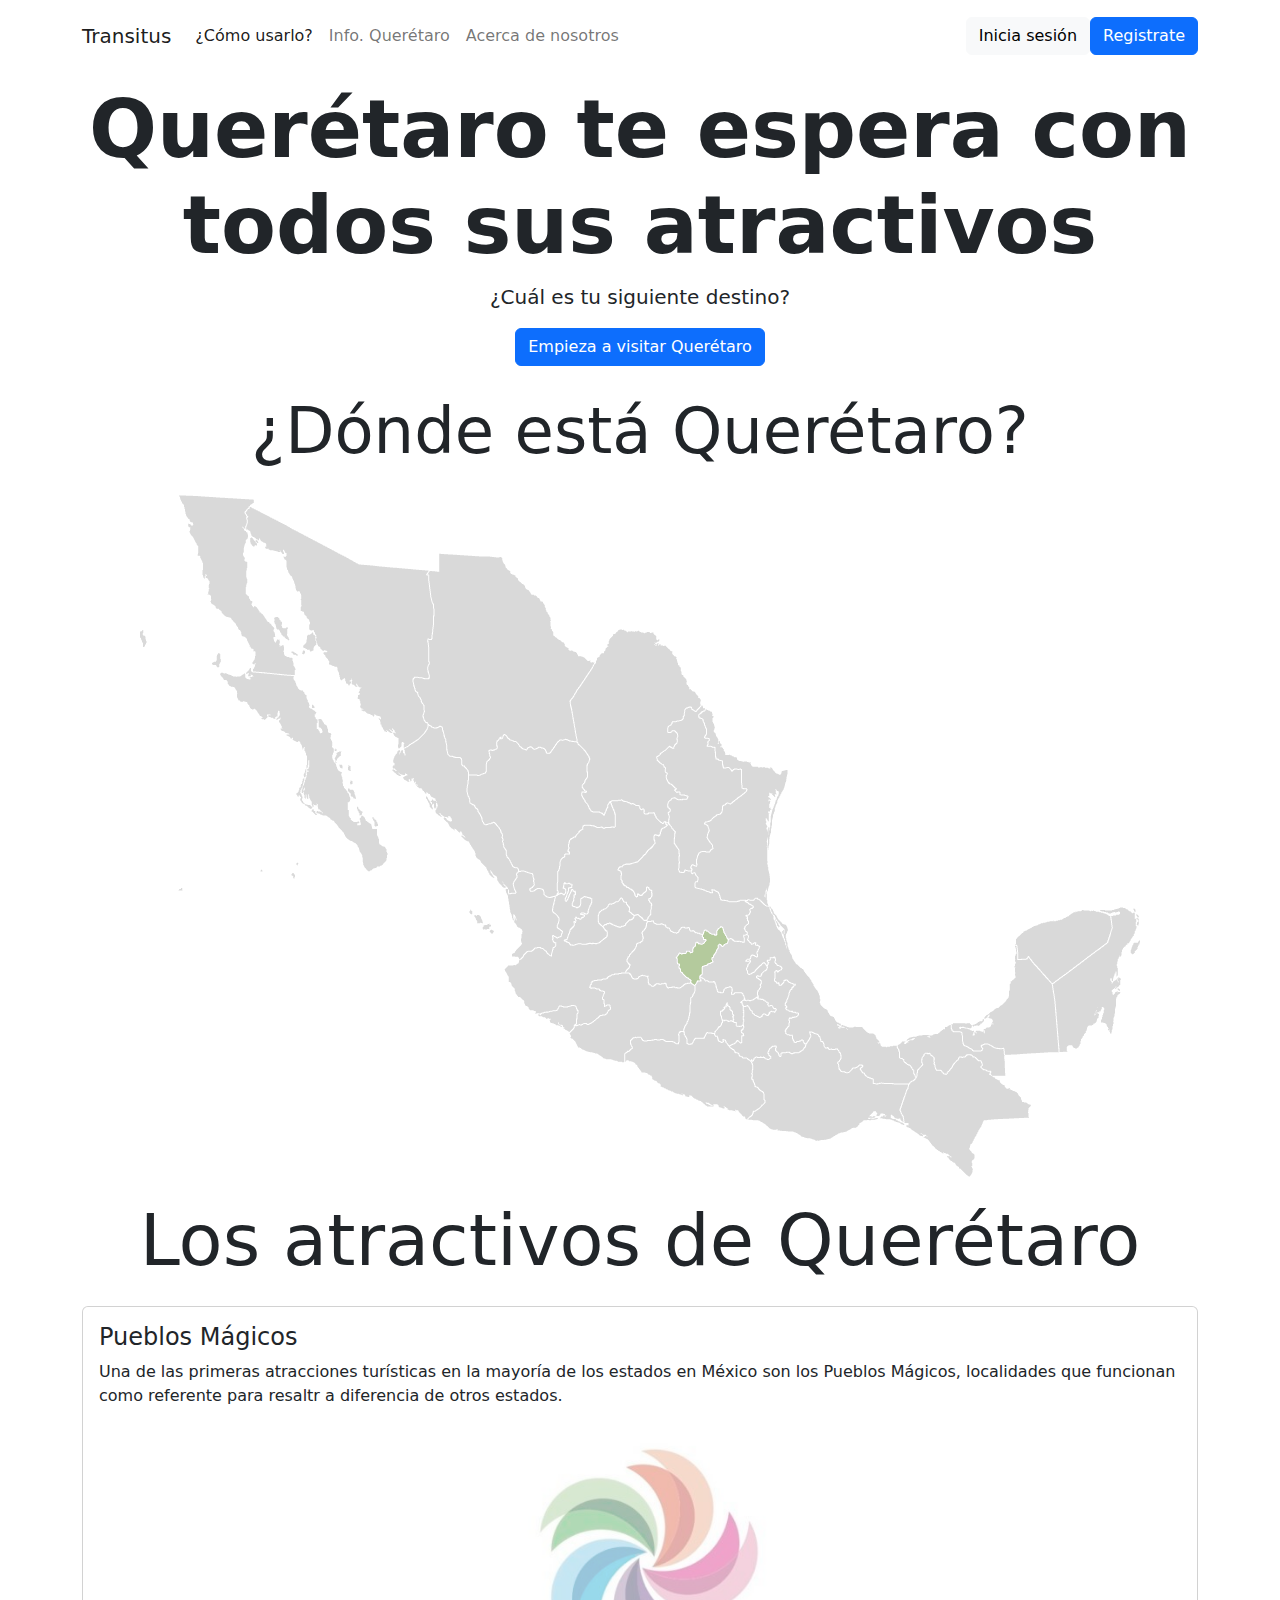
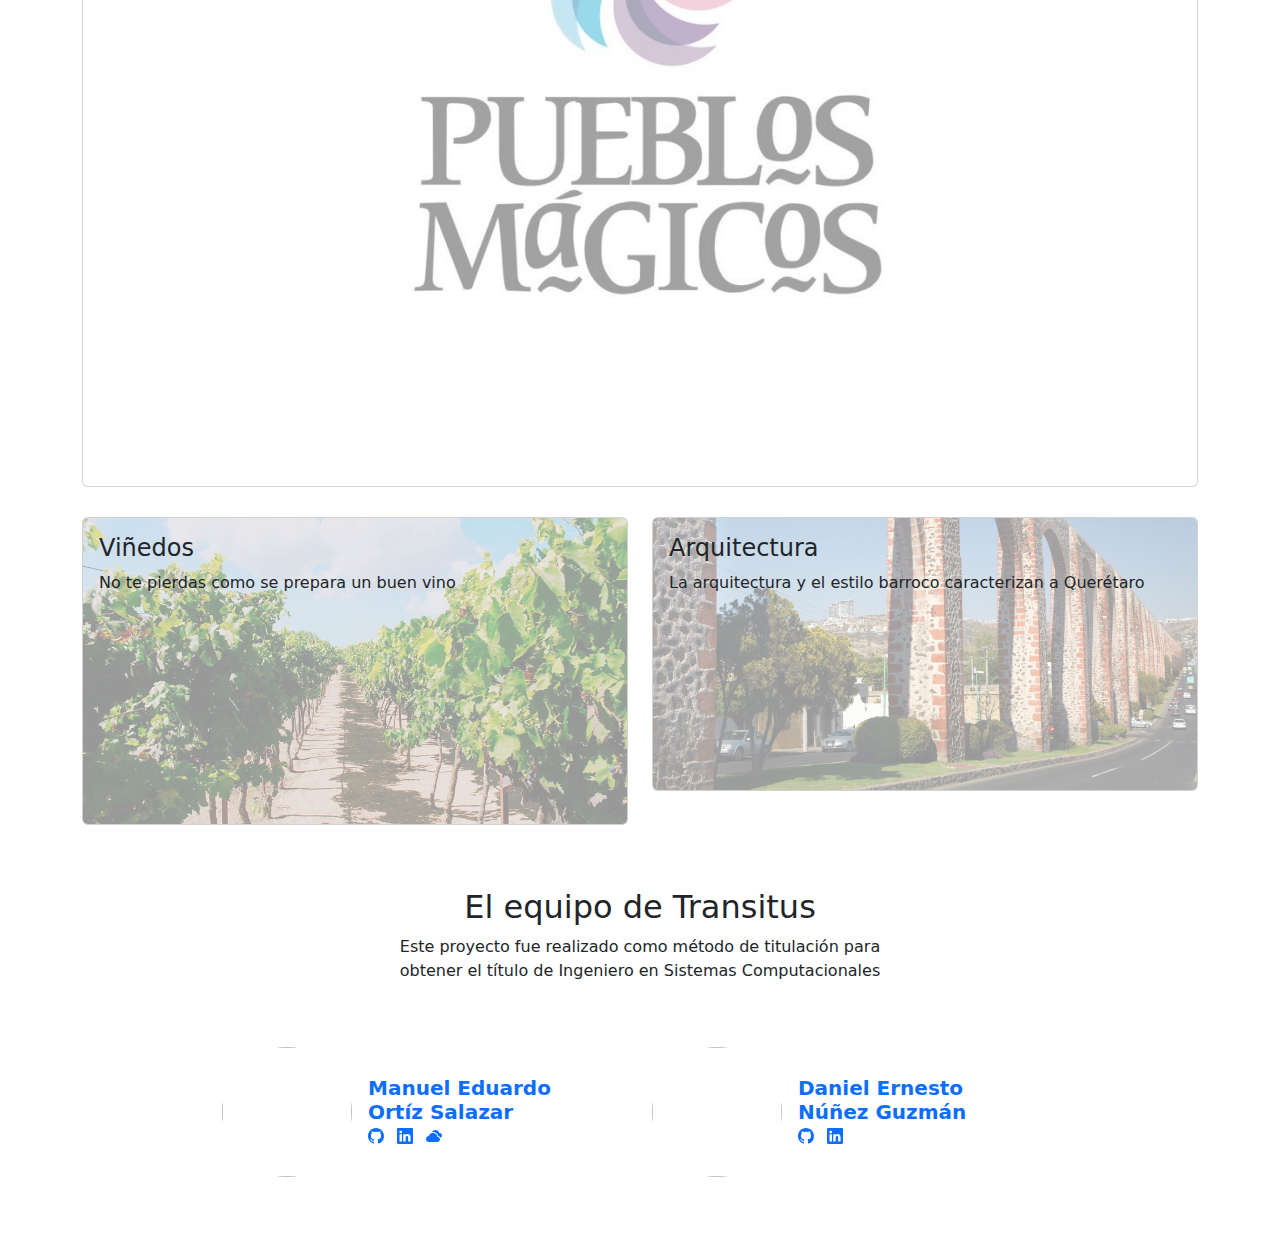
==== public/index.html @ 5da90a74 "Merge pull request #1 from ernestoregue/main" ====
<!DOCTYPE html>
<html lang="en">

<head>
    <meta charset="utf-8">
    <meta name="viewport" content="width=device-width, initial-scale=1.0, shrink-to-fit=no">
    <title>Transitus</title>
    <meta name="theme-color" content="#dbf2fc">
    <meta name="" content="">
    <link rel="icon" type="image/png" sizes="192x192" href="assets/img/manifest-icon-192.maskable.png">
    <link rel="icon" type="image/png" sizes="192x192" href="assets/img/manifest-icon-192.maskable.png">
    <link rel="icon" type="image/png" sizes="192x192" href="assets/img/manifest-icon-192.maskable.png">
    <link rel="icon" type="image/png" sizes="192x192" href="assets/img/manifest-icon-192.maskable.png">
    <link rel="icon" type="image/png" sizes="512x512" href="assets/img/manifest-icon-512.maskable.png">
    <link rel="stylesheet" href="assets/bootstrap/css/bootstrap.min.css">
    <link rel="manifest" href="manifest.json">
    <link rel="stylesheet" href="assets/css/Navbar-With-Button.css">
    <link rel="stylesheet" href="assets/css/Team-Horizontal.css">
</head>

<body>
    <nav class="navbar navbar-light navbar-expand-md py-3">
        <div class="container"><a class="navbar-brand d-flex align-items-center" href="#"><span>Transitus</span></a><button data-bs-toggle="collapse" class="navbar-toggler" data-bs-target="#navcol-1"><span class="visually-hidden">Toggle navigation</span><span class="navbar-toggler-icon"></span></button>
            <div class="collapse navbar-collapse" id="navcol-1">
                <ul class="navbar-nav me-auto">
                    <li class="nav-item"><a class="nav-link active" href="#">¿Cómo usarlo?</a></li>
                    <li class="nav-item"><a class="nav-link" href="#section-info">Info. Querétaro</a></li>
                    <li class="nav-item"><a class="nav-link" href="#section-about">Acerca de nosotros</a></li>
                </ul><a class="btn btn-light d-flex justify-content-center align-items-center" role="button" href="login.html">Inicia sesión</a><a class="btn btn-primary d-flex justify-content-center align-items-center" role="button" href="signup.html">Registrate</a>
            </div>
        </div>
    </nav>
    <section id="section-intro">
        <div>
            <div class="text-center d-flex d-lg-flex flex-column justify-content-center align-items-center justify-content-lg-center align-items-lg-center" style="padding: 10px;margin: 0px;">
                <h1 class="display-1 fw-bold">Querétaro te espera con todos sus atractivos</h1>
                <p class="fs-5">¿Cuál es tu siguiente destino?<br></p><a class="btn btn-primary" role="button" href="login.html">Empieza a visitar Querétaro</a>
            </div>
        </div>
    </section>
    <section id="section-info">
        <div>
            <div class="d-xl-flex flex-column justify-content-xl-center align-items-xl-center">
                <h1 class="display-3 fw-normal text-center" style="padding: 17px;">¿Dónde está Querétaro?</h1><img class="img-fluid d-xl-flex flex-row justify-content-xl-center align-items-xl-center" src="assets/img/Mexico_states_querétaro.png">
            </div>
            <div>
                <h1 class="display-2 fw-lighter text-center" style="margin-top: 20px;">Los atractivos de Querétaro</h1>
            </div>
        </div>
    </section>
    <div class="container">
        <div class="row">
            <div class="col-md-12" style="margin-top: 15px;margin-bottom: 15px;">
                <div class="card"><img class="img-fluid card-img w-100 d-block" src="assets/img/LogoDelDía-Pueblos-Mágicos-un-rehilete-de-colores.jpg" style="opacity: 0.40;">
                    <div class="card-img-overlay">
                        <h4>Pueblos Mágicos</h4>
                        <p>Una de las primeras atracciones turísticas en la mayoría de los estados en México son los Pueblos Mágicos, localidades que funcionan como referente para resaltr a diferencia de otros estados.</p>
                    </div>
                </div>
            </div>
        </div>
        <div class="row">
            <div class="col-md-6" style="margin-top: 15px;margin-bottom: 15px;">
                <div class="card"><img class="card-img w-100 d-block" src="assets/img/slide_1.jpg" style="opacity: 0.40;">
                    <div class="card-img-overlay">
                        <h4>Viñedos</h4>
                        <p>No te pierdas como se prepara un buen vino&nbsp;</p>
                    </div>
                </div>
            </div>
            <div class="col-md-6" style="margin-top: 15px;margin-bottom: 15px;">
                <div class="card"><img class="card-img w-100 d-block" src="assets/img/GI-723515179_Queretaro_Aqueduct.jpg" style="opacity: 0.40;">
                    <div class="card-img-overlay">
                        <h4>Arquitectura</h4>
                        <p>La arquitectura y el estilo barroco caracterizan a Querétaro</p>
                    </div>
                </div>
            </div>
        </div>
    </div>
    <section id="section-about">
        <div class="container py-4 py-xl-5">
            <div class="row mb-5">
                <div class="col-md-8 col-xl-6 text-center mx-auto">
                    <h2>El equipo de Transitus</h2>
                    <p class="w-lg-50">Este proyecto fue realizado como método de titulación para obtener el título de Ingeniero en Sistemas Computacionales</p>
                </div>
            </div>
            <div class="row gy-4 row-cols-1 row-cols-md-2 row-cols-lg-3 d-flex d-lg-flex justify-content-center align-items-center justify-content-md-center align-items-md-center justify-content-lg-center align-items-lg-center" style="padding-bottom: 25px;">
                <div class="col" style="padding-right: 25px;margin-right: 0px;margin-left: 0px;">
                    <div class="card border-0 shadow-none">
                        <div class="card-body d-flex align-items-center p-0"><img class="rounded-circle flex-shrink-0 me-3 fit-cover" width="130" height="130" src="https://avatars.githubusercontent.com/u/42986813?v=4">
                            <div>
                                <h5 class="fw-bold text-primary mb-0" style="padding: 0px;padding-right: 0px;">Manuel Eduardo Ortíz Salazar</h5>
                                <ul class="list-inline fs-6 text-muted w-100 mb-0">
                                    <li class="list-inline-item text-center">
                                        <div class="d-flex flex-column align-items-center"><a href="http://github.com/ManuOSMx"><svg xmlns="http://www.w3.org/2000/svg" width="1em" height="1em" fill="currentColor" viewBox="0 0 16 16" class="bi bi-github">
                                                    <path d="M8 0C3.58 0 0 3.58 0 8c0 3.54 2.29 6.53 5.47 7.59.4.07.55-.17.55-.38 0-.19-.01-.82-.01-1.49-2.01.37-2.53-.49-2.69-.94-.09-.23-.48-.94-.82-1.13-.28-.15-.68-.52-.01-.53.63-.01 1.08.58 1.23.82.72 1.21 1.87.87 2.33.66.07-.52.28-.87.51-1.07-1.78-.2-3.64-.89-3.64-3.95 0-.87.31-1.59.82-2.15-.08-.2-.36-1.02.08-2.12 0 0 .67-.21 2.2.82.64-.18 1.32-.27 2-.27.68 0 1.36.09 2 .27 1.53-1.04 2.2-.82 2.2-.82.44 1.1.16 1.92.08 2.12.51.56.82 1.27.82 2.15 0 3.07-1.87 3.75-3.65 3.95.29.25.54.73.54 1.48 0 1.07-.01 1.93-.01 2.2 0 .21.15.46.55.38A8.012 8.012 0 0 0 16 8c0-4.42-3.58-8-8-8z"></path>
                                                </svg></a></div>
                                    </li>
                                    <li class="list-inline-item text-center">
                                        <div class="d-flex flex-column align-items-center"><a href="https://www.linkedin.com/in/manuosmx/"><svg xmlns="http://www.w3.org/2000/svg" width="1em" height="1em" fill="currentColor" viewBox="0 0 16 16" class="bi bi-linkedin">
                                                    <path d="M0 1.146C0 .513.526 0 1.175 0h13.65C15.474 0 16 .513 16 1.146v13.708c0 .633-.526 1.146-1.175 1.146H1.175C.526 16 0 15.487 0 14.854V1.146zm4.943 12.248V6.169H2.542v7.225h2.401zm-1.2-8.212c.837 0 1.358-.554 1.358-1.248-.015-.709-.52-1.248-1.342-1.248-.822 0-1.359.54-1.359 1.248 0 .694.521 1.248 1.327 1.248h.016zm4.908 8.212V9.359c0-.216.016-.432.08-.586.173-.431.568-.878 1.232-.878.869 0 1.216.662 1.216 1.634v3.865h2.401V9.25c0-2.22-1.184-3.252-2.764-3.252-1.274 0-1.845.7-2.165 1.193v.025h-.016a5.54 5.54 0 0 1 .016-.025V6.169h-2.4c.03.678 0 7.225 0 7.225h2.4z"></path>
                                                </svg></a></div>
                                    </li>
                                    <li class="list-inline-item text-center">
                                        <div class="d-flex flex-column align-items-center"><a href="https://manuos.codes"><svg xmlns="http://www.w3.org/2000/svg" width="1em" height="1em" fill="currentColor" viewBox="0 0 16 16" class="bi bi-clouds-fill">
                                                    <path d="M11.473 9a4.5 4.5 0 0 0-8.72-.99A3 3 0 0 0 3 14h8.5a2.5 2.5 0 1 0-.027-5z"></path>
                                                    <path d="M14.544 9.772a3.506 3.506 0 0 0-2.225-1.676 5.502 5.502 0 0 0-6.337-4.002 4.002 4.002 0 0 1 7.392.91 2.5 2.5 0 0 1 1.17 4.769z"></path>
                                                </svg></a></div>
                                    </li>
                                </ul>
                            </div>
                        </div>
                    </div>
                </div>
                <div class="col" style="margin-right: 50px;margin-left: 50px;">
                    <div class="card border-0 shadow-none">
                        <div class="card-body d-flex align-items-center p-0"><img class="rounded-circle flex-shrink-0 me-3 fit-cover" width="130" height="130" src="https://avatars.githubusercontent.com/u/45320713?v=4">
                            <div>
                                <h5 class="fw-bold text-primary mb-0"><strong>Daniel Ernesto Núñez Guzmán</strong></h5>
                                <ul class="list-inline fs-6 text-muted w-100 mb-0">
                                    <li class="list-inline-item text-center">
                                        <div class="d-flex flex-column align-items-center"><a href="https://github.com/ernestoregue"><svg xmlns="http://www.w3.org/2000/svg" width="1em" height="1em" fill="currentColor" viewBox="0 0 16 16" class="bi bi-github">
                                                    <path d="M8 0C3.58 0 0 3.58 0 8c0 3.54 2.29 6.53 5.47 7.59.4.07.55-.17.55-.38 0-.19-.01-.82-.01-1.49-2.01.37-2.53-.49-2.69-.94-.09-.23-.48-.94-.82-1.13-.28-.15-.68-.52-.01-.53.63-.01 1.08.58 1.23.82.72 1.21 1.87.87 2.33.66.07-.52.28-.87.51-1.07-1.78-.2-3.64-.89-3.64-3.95 0-.87.31-1.59.82-2.15-.08-.2-.36-1.02.08-2.12 0 0 .67-.21 2.2.82.64-.18 1.32-.27 2-.27.68 0 1.36.09 2 .27 1.53-1.04 2.2-.82 2.2-.82.44 1.1.16 1.92.08 2.12.51.56.82 1.27.82 2.15 0 3.07-1.87 3.75-3.65 3.95.29.25.54.73.54 1.48 0 1.07-.01 1.93-.01 2.2 0 .21.15.46.55.38A8.012 8.012 0 0 0 16 8c0-4.42-3.58-8-8-8z"></path>
                                                </svg></a></div>
                                    </li>
                                    <li class="list-inline-item text-center">
                                        <div class="d-flex flex-column align-items-center"><a href="https://www.linkedin.com/in/dddddany/"><svg xmlns="http://www.w3.org/2000/svg" width="1em" height="1em" fill="currentColor" viewBox="0 0 16 16" class="bi bi-linkedin">
                                                    <path d="M0 1.146C0 .513.526 0 1.175 0h13.65C15.474 0 16 .513 16 1.146v13.708c0 .633-.526 1.146-1.175 1.146H1.175C.526 16 0 15.487 0 14.854V1.146zm4.943 12.248V6.169H2.542v7.225h2.401zm-1.2-8.212c.837 0 1.358-.554 1.358-1.248-.015-.709-.52-1.248-1.342-1.248-.822 0-1.359.54-1.359 1.248 0 .694.521 1.248 1.327 1.248h.016zm4.908 8.212V9.359c0-.216.016-.432.08-.586.173-.431.568-.878 1.232-.878.869 0 1.216.662 1.216 1.634v3.865h2.401V9.25c0-2.22-1.184-3.252-2.764-3.252-1.274 0-1.845.7-2.165 1.193v.025h-.016a5.54 5.54 0 0 1 .016-.025V6.169h-2.4c.03.678 0 7.225 0 7.225h2.4z"></path>
                                                </svg></a></div>
                                    </li>
                                </ul>
                            </div>
                        </div>
                    </div>
                </div>
            </div>
        </div>
    </section>
    <script src="assets/bootstrap/js/bootstrap.min.js"></script>
    <script src="assets/js/main.js"></script>
    <script src="assets/js/swinit.js"></script>
</body>

</html>
---- public/assets/css/Navbar-With-Button.css ----
.bs-icon {
  --bs-icon-size: .75rem;
  display: flex;
  flex-shrink: 0;
  justify-content: center;
  align-items: center;
  font-size: var(--bs-icon-size);
  width: calc(var(--bs-icon-size) * 2);
  height: calc(var(--bs-icon-size) * 2);
  color: var(--bs-primary);
}

.bs-icon-xs {
  --bs-icon-size: 1rem;
  width: calc(var(--bs-icon-size) * 1.5);
  height: calc(var(--bs-icon-size) * 1.5);
}

.bs-icon-sm {
  --bs-icon-size: 1rem;
}

.bs-icon-md {
  --bs-icon-size: 1.5rem;
}

.bs-icon-lg {
  --bs-icon-size: 2rem;
}

.bs-icon-xl {
  --bs-icon-size: 2.5rem;
}

.bs-icon.bs-icon-primary {
  color: var(--bs-white);
  background: var(--bs-primary);
}

.bs-icon.bs-icon-primary-light {
  color: var(--bs-primary);
  background: rgba(var(--bs-primary-rgb), .2);
}

.bs-icon.bs-icon-semi-white {
  color: var(--bs-primary);
  background: rgba(255, 255, 255, .5);
}

.bs-icon.bs-icon-rounded {
  border-radius: .5rem;
}

.bs-icon.bs-icon-circle {
  border-radius: 50%;
}
---- public/assets/css/Team-Horizontal.css ----
.fit-cover {
  object-fit: cover;
}
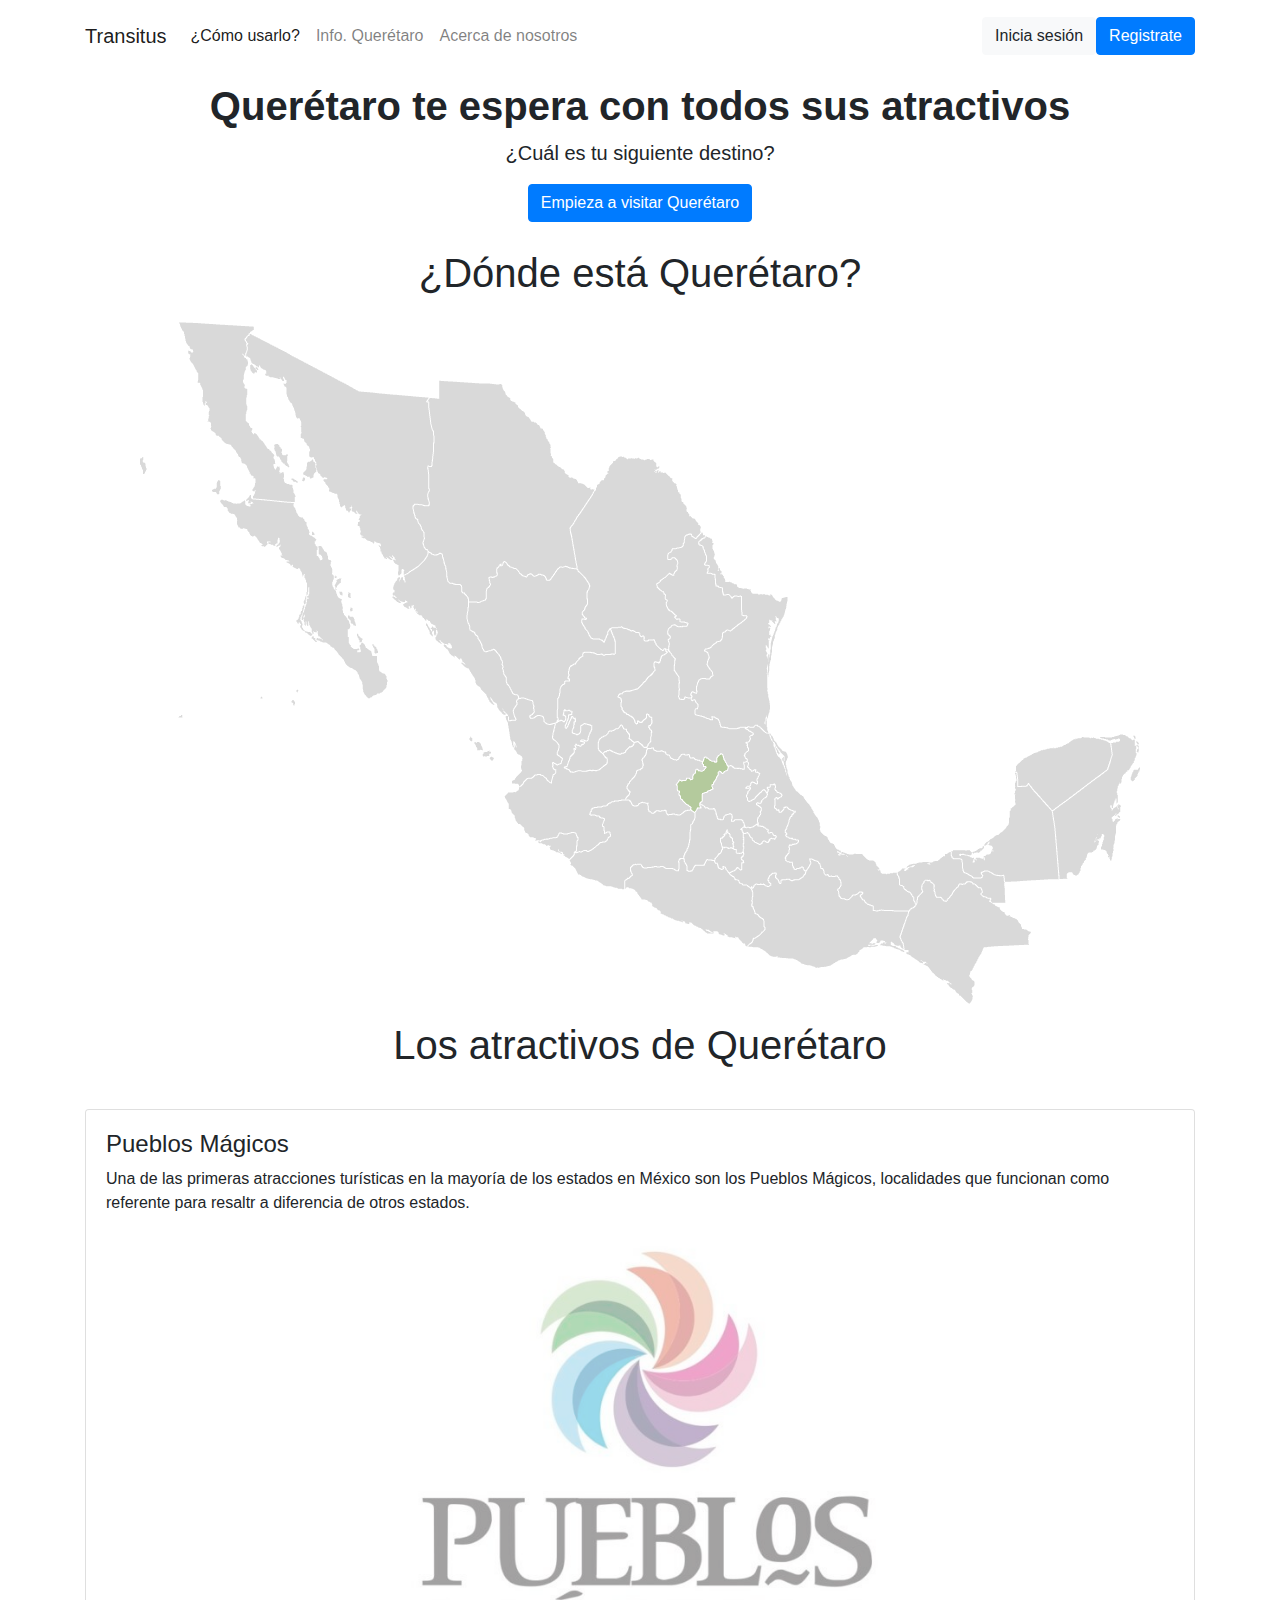
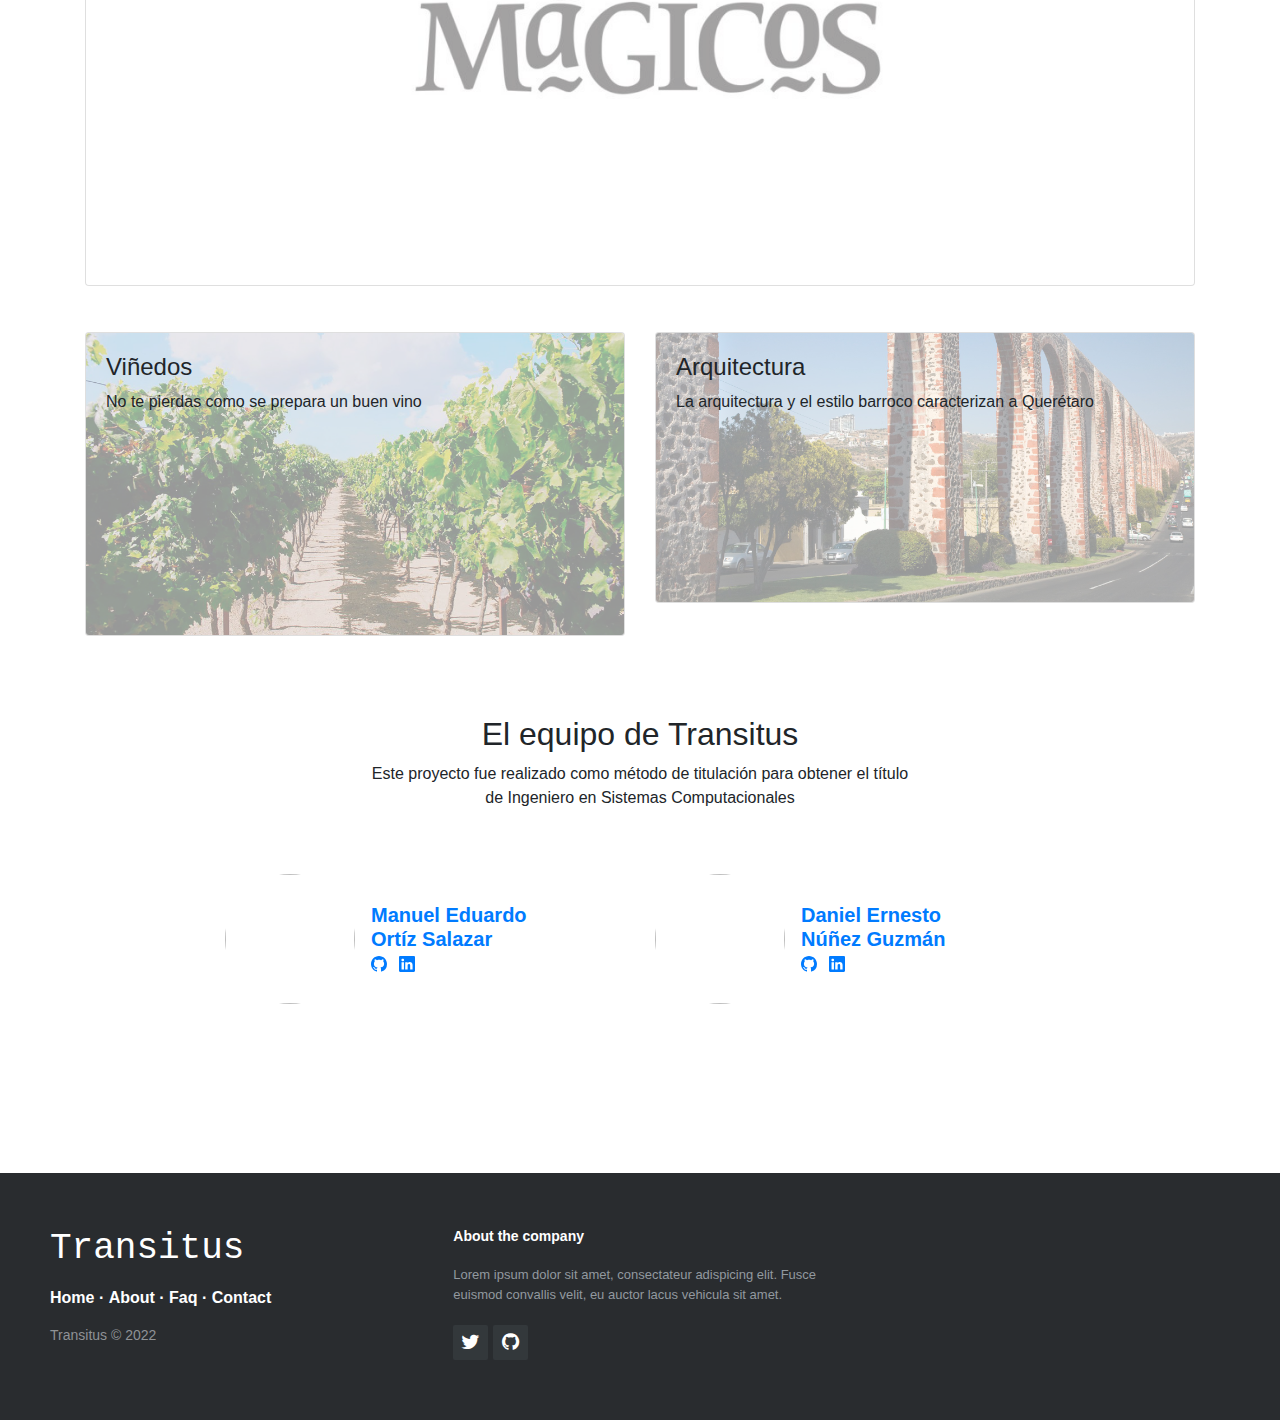
==== commit 29251765: "Merge pull request #3 from ernestoregue/main" ====
--- a/public/index.html
+++ b/public/index.html
@@ -7,15 +7,61 @@
     <title>Transitus</title>
     <meta name="theme-color" content="#dbf2fc">
     <meta name="" content="">
-    <link rel="icon" type="image/png" sizes="192x192" href="assets/img/manifest-icon-192.maskable.png">
-    <link rel="icon" type="image/png" sizes="192x192" href="assets/img/manifest-icon-192.maskable.png">
-    <link rel="icon" type="image/png" sizes="192x192" href="assets/img/manifest-icon-192.maskable.png">
+    <link rel="apple-touch-icon" type="image/png" sizes="180x180" href="assets/img/apple-icon-180.png">
+    <link rel="icon" type="image/png" sizes="180x180" href="assets/img/apple-icon-180.png">
+    <link rel="icon" type="image/png" sizes="180x180" href="assets/img/apple-icon-180.png">
+    <link rel="icon" type="image/png" sizes="180x180" href="assets/img/apple-icon-180.png">
     <link rel="icon" type="image/png" sizes="192x192" href="assets/img/manifest-icon-192.maskable.png">
     <link rel="icon" type="image/png" sizes="512x512" href="assets/img/manifest-icon-512.maskable.png">
     <link rel="stylesheet" href="assets/bootstrap/css/bootstrap.min.css">
     <link rel="manifest" href="manifest.json">
+    <link rel="stylesheet" href="https://fonts.googleapis.com/css?family=Cookie">
+    <link rel="stylesheet" href="assets/fonts/font-awesome.min.css">
+    <link rel="stylesheet" href="assets/css/Account-setting-or-edit-profile.css">
+    <link rel="stylesheet" href="assets/css/estilos.css">
     <link rel="stylesheet" href="assets/css/Navbar-With-Button.css">
+    <link rel="stylesheet" href="assets/css/Pretty-Footer-.css">
+    <link rel="stylesheet" href="assets/css/Section-Wrapper.css">
     <link rel="stylesheet" href="assets/css/Team-Horizontal.css">
+<link href="https://atlas.microsoft.com/sdk/javascript/mapcontrol/2/atlas.min.css" rel="stylesheet" />
+    <script src="https://atlas.microsoft.com/sdk/javascript/mapcontrol/2/atlas.min.js"></script>
+<link rel="stylesheet" href="https://stackpath.bootstrapcdn.com/bootstrap/4.5.0/css/bootstrap.min.css">
+<script src="https://code.jquery.com/jquery-3.5.1.min.js"></script>
+<script src="https://stackpath.bootstrapcdn.com/bootstrap/4.5.0/js/bootstrap.min.js"></script>
+<script>
+	$(document).ready(function(){
+		$("#myModal").modal('show');
+	});
+</script><link rel="apple-touch-icon" href="assets/img/icons/apple-icon-180.png">
+
+<meta name="apple-mobile-web-app-capable" content="yes">
+
+<link rel="apple-touch-startup-image" href="assets/img/icons/apple-splash-2048-2732.jpg" media="(device-width: 1024px) and (device-height: 1366px) and (-webkit-device-pixel-ratio: 2) and (orientation: portrait)">
+<link rel="apple-touch-startup-image" href="assets/img/icons/apple-splash-2732-2048.jpg" media="(device-width: 1024px) and (device-height: 1366px) and (-webkit-device-pixel-ratio: 2) and (orientation: landscape)">
+<link rel="apple-touch-startup-image" href="assets/img/icons/apple-splash-1668-2388.jpg" media="(device-width: 834px) and (device-height: 1194px) and (-webkit-device-pixel-ratio: 2) and (orientation: portrait)">
+<link rel="apple-touch-startup-image" href="assets/img/icons/apple-splash-2388-1668.jpg" media="(device-width: 834px) and (device-height: 1194px) and (-webkit-device-pixel-ratio: 2) and (orientation: landscape)">
+<link rel="apple-touch-startup-image" href="assets/img/icons/apple-splash-1536-2048.jpg" media="(device-width: 768px) and (device-height: 1024px) and (-webkit-device-pixel-ratio: 2) and (orientation: portrait)">
+<link rel="apple-touch-startup-image" href="assets/img/icons/apple-splash-2048-1536.jpg" media="(device-width: 768px) and (device-height: 1024px) and (-webkit-device-pixel-ratio: 2) and (orientation: landscape)">
+<link rel="apple-touch-startup-image" href="assets/img/icons/apple-splash-1668-2224.jpg" media="(device-width: 834px) and (device-height: 1112px) and (-webkit-device-pixel-ratio: 2) and (orientation: portrait)">
+<link rel="apple-touch-startup-image" href="assets/img/icons/apple-splash-2224-1668.jpg" media="(device-width: 834px) and (device-height: 1112px) and (-webkit-device-pixel-ratio: 2) and (orientation: landscape)">
+<link rel="apple-touch-startup-image" href="assets/img/icons/apple-splash-1620-2160.jpg" media="(device-width: 810px) and (device-height: 1080px) and (-webkit-device-pixel-ratio: 2) and (orientation: portrait)">
+<link rel="apple-touch-startup-image" href="assets/img/icons/apple-splash-2160-1620.jpg" media="(device-width: 810px) and (device-height: 1080px) and (-webkit-device-pixel-ratio: 2) and (orientation: landscape)">
+<link rel="apple-touch-startup-image" href="assets/img/icons/apple-splash-1284-2778.jpg" media="(device-width: 428px) and (device-height: 926px) and (-webkit-device-pixel-ratio: 3) and (orientation: portrait)">
+<link rel="apple-touch-startup-image" href="assets/img/icons/apple-splash-2778-1284.jpg" media="(device-width: 428px) and (device-height: 926px) and (-webkit-device-pixel-ratio: 3) and (orientation: landscape)">
+<link rel="apple-touch-startup-image" href="assets/img/icons/apple-splash-1170-2532.jpg" media="(device-width: 390px) and (device-height: 844px) and (-webkit-device-pixel-ratio: 3) and (orientation: portrait)">
+<link rel="apple-touch-startup-image" href="assets/img/icons/apple-splash-2532-1170.jpg" media="(device-width: 390px) and (device-height: 844px) and (-webkit-device-pixel-ratio: 3) and (orientation: landscape)">
+<link rel="apple-touch-startup-image" href="assets/img/icons/apple-splash-1125-2436.jpg" media="(device-width: 375px) and (device-height: 812px) and (-webkit-device-pixel-ratio: 3) and (orientation: portrait)">
+<link rel="apple-touch-startup-image" href="assets/img/icons/apple-splash-2436-1125.jpg" media="(device-width: 375px) and (device-height: 812px) and (-webkit-device-pixel-ratio: 3) and (orientation: landscape)">
+<link rel="apple-touch-startup-image" href="assets/img/icons/apple-splash-1242-2688.jpg" media="(device-width: 414px) and (device-height: 896px) and (-webkit-device-pixel-ratio: 3) and (orientation: portrait)">
+<link rel="apple-touch-startup-image" href="assets/img/icons/apple-splash-2688-1242.jpg" media="(device-width: 414px) and (device-height: 896px) and (-webkit-device-pixel-ratio: 3) and (orientation: landscape)">
+<link rel="apple-touch-startup-image" href="assets/img/icons/apple-splash-828-1792.jpg" media="(device-width: 414px) and (device-height: 896px) and (-webkit-device-pixel-ratio: 2) and (orientation: portrait)">
+<link rel="apple-touch-startup-image" href="assets/img/icons/apple-splash-1792-828.jpg" media="(device-width: 414px) and (device-height: 896px) and (-webkit-device-pixel-ratio: 2) and (orientation: landscape)">
+<link rel="apple-touch-startup-image" href="assets/img/icons/apple-splash-1242-2208.jpg" media="(device-width: 414px) and (device-height: 736px) and (-webkit-device-pixel-ratio: 3) and (orientation: portrait)">
+<link rel="apple-touch-startup-image" href="assets/img/icons/apple-splash-2208-1242.jpg" media="(device-width: 414px) and (device-height: 736px) and (-webkit-device-pixel-ratio: 3) and (orientation: landscape)">
+<link rel="apple-touch-startup-image" href="assets/img/icons/apple-splash-750-1334.jpg" media="(device-width: 375px) and (device-height: 667px) and (-webkit-device-pixel-ratio: 2) and (orientation: portrait)">
+<link rel="apple-touch-startup-image" href="assets/img/icons/apple-splash-1334-750.jpg" media="(device-width: 375px) and (device-height: 667px) and (-webkit-device-pixel-ratio: 2) and (orientation: landscape)">
+<link rel="apple-touch-startup-image" href="assets/img/icons/apple-splash-640-1136.jpg" media="(device-width: 320px) and (device-height: 568px) and (-webkit-device-pixel-ratio: 2) and (orientation: portrait)">
+<link rel="apple-touch-startup-image" href="assets/img/icons/apple-splash-1136-640.jpg" media="(device-width: 320px) and (device-height: 568px) and (-webkit-device-pixel-ratio: 2) and (orientation: landscape)">
 </head>
 
 <body>
@@ -33,18 +79,18 @@
     <section id="section-intro">
         <div>
             <div class="text-center d-flex d-lg-flex flex-column justify-content-center align-items-center justify-content-lg-center align-items-lg-center" style="padding: 10px;margin: 0px;">
-                <h1 class="display-1 fw-bold">Querétaro te espera con todos sus atractivos</h1>
+                <h1 class="fw-bold text-center">Querétaro te espera con todos sus atractivos</h1>
                 <p class="fs-5">¿Cuál es tu siguiente destino?<br></p><a class="btn btn-primary" role="button" href="login.html">Empieza a visitar Querétaro</a>
             </div>
         </div>
     </section>
     <section id="section-info">
         <div>
-            <div class="d-xl-flex flex-column justify-content-xl-center align-items-xl-center">
-                <h1 class="display-3 fw-normal text-center" style="padding: 17px;">¿Dónde está Querétaro?</h1><img class="img-fluid d-xl-flex flex-row justify-content-xl-center align-items-xl-center" src="assets/img/Mexico_states_querétaro.png">
-            </div>
-            <div>
-                <h1 class="display-2 fw-lighter text-center" style="margin-top: 20px;">Los atractivos de Querétaro</h1>
+            <div class="text-center flex-column justify-content-xl-center align-items-xl-center">
+                <h1 class="text-center" style="padding: 17px;">¿Dónde está Querétaro?</h1><img class="img-fluid flex-row justify-content-xl-center align-items-xl-center" src="assets/img/Mexico_states_querétaro.png">
+            </div>
+            <div class="flex-column justify-content-xl-center align-items-xl-center">
+                <h1 class="fw-lighter text-center" style="padding: 17px;">Los atractivos de Querétaro</h1>
             </div>
         </div>
     </section>
@@ -104,10 +150,7 @@
                                                 </svg></a></div>
                                     </li>
                                     <li class="list-inline-item text-center">
-                                        <div class="d-flex flex-column align-items-center"><a href="https://manuos.codes"><svg xmlns="http://www.w3.org/2000/svg" width="1em" height="1em" fill="currentColor" viewBox="0 0 16 16" class="bi bi-clouds-fill">
-                                                    <path d="M11.473 9a4.5 4.5 0 0 0-8.72-.99A3 3 0 0 0 3 14h8.5a2.5 2.5 0 1 0-.027-5z"></path>
-                                                    <path d="M14.544 9.772a3.506 3.506 0 0 0-2.225-1.676 5.502 5.502 0 0 0-6.337-4.002 4.002 4.002 0 0 1 7.392.91 2.5 2.5 0 0 1 1.17 4.769z"></path>
-                                                </svg></a></div>
+                                        <div class="d-flex flex-column align-items-center"><a href="https://manuos.codes"></a></div>
                                     </li>
                                 </ul>
                             </div>
@@ -138,8 +181,24 @@
             </div>
         </div>
     </section>
+    <footer>
+        <div class="row">
+            <div class="col-sm-6 col-md-4 footer-navigation">
+                <h3 class="display-3 font-monospace"><a class="text-start" href="index.html">Transitus</a></h3>
+                <p class="links"><a href="index.html">Home</a><strong> ·&nbsp;</strong><a href="index.html">About</a><strong> · </strong><a href="#">Faq</a><strong> · </strong><a href="#section-about">Contact</a></p>
+                <p class="company-name">Transitus © 2022</p>
+            </div>
+            <div class="col-md-4 footer-about">
+                <h4>About the company</h4>
+                <p> Lorem ipsum dolor sit amet, consectateur adispicing elit. Fusce euismod convallis velit, eu auctor lacus vehicula sit amet. </p>
+                <div class="social-links social-icons"><a href="#"><i class="fa fa-twitter"></i></a><a href="#"><i class="fa fa-github"></i></a></div>
+            </div>
+        </div>
+    </footer>
     <script src="assets/bootstrap/js/bootstrap.min.js"></script>
-    <script src="assets/js/main.js"></script>
+    <script src="assets/js/mapa_viaje.js"></script>
+    <script src="assets/js/mapa_zona.js"></script>
+    <script src="assets/js/popup.js"></script>
     <script src="assets/js/swinit.js"></script>
 </body>
 
